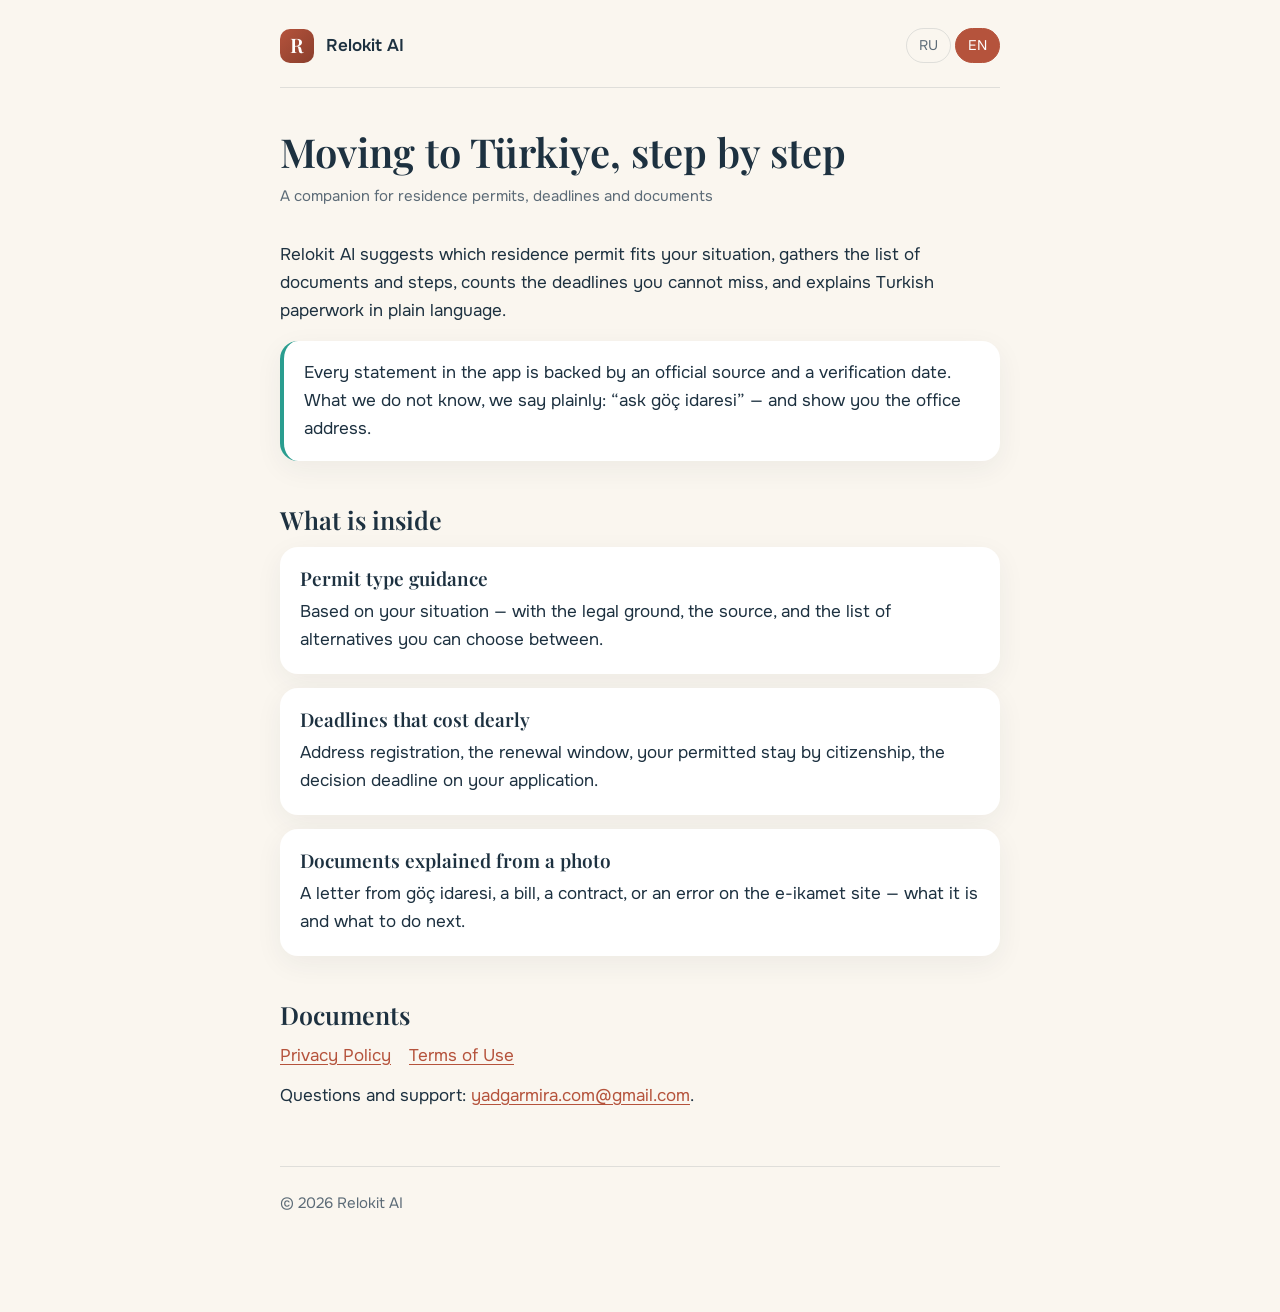
==== index.html @ 8d2ef933 "Правовые страницы Relokit AI: политика и условия" ====
<!doctype html>
<html lang="ru">
<head>
<meta charset="utf-8">
<meta name="viewport" content="width=device-width, initial-scale=1">
<title>Relokit AI — помощник по ВНЖ в Турции</title>
<meta name="description" content="Relokit AI: какой тип ВНЖ подходит, какие документы нужны, что нельзя просрочить. Помощник для релокантов в Турции.">
<link rel="preconnect" href="https://fonts.googleapis.com">
<link rel="preconnect" href="https://fonts.gstatic.com" crossorigin>
<link href="https://fonts.googleapis.com/css2?family=Onest:wght@400;500;600&family=Playfair+Display:wght@500;600&display=swap" rel="stylesheet">
<link rel="stylesheet" href="style.css">
</head>
<body>
<div class="wrap">

<header>
  <a class="brand" href="index.html"><span class="mark">R</span> Relokit AI</a>
  <div class="langs">
    <button type="button" data-lang="ru" aria-pressed="true">RU</button>
    <button type="button" data-lang="en" aria-pressed="false">EN</button>
  </div>
</header>

<main>

<section data-lang="ru" class="active">
  <h1>Переезд в Турцию — по порядку</h1>
  <p class="updated">Помощник по виду на жительство, срокам и документам</p>

  <p>Relokit AI подсказывает, какой тип ВНЖ подходит именно вам, собирает
  список документов и шагов, считает сроки, которые нельзя просрочить, и
  объясняет турецкие бумаги на понятном языке.</p>

  <div class="callout calm">
    <p>Каждое утверждение в приложении подкреплено официальным источником и
    датой сверки. Чего мы не знаем — так и говорим: «спросите в göç idaresi»,
    и показываем адрес управления.</p>
  </div>

  <h2>Что внутри</h2>
  <div class="card">
    <h3>Подбор типа ВНЖ</h3>
    <p>По вашей ситуации — с основанием, источником и списком оснований, между
    которыми можно выбирать.</p>
  </div>
  <div class="card">
    <h3>Сроки, которые дорого пропустить</h3>
    <p>Адресная регистрация, окно подачи на продление, срок пребывания по
    вашему гражданству, ответ по заявлению.</p>
  </div>
  <div class="card">
    <h3>Разбор бумаг по фото</h3>
    <p>Письмо из göç idaresi, счёт, договор или ошибка на сайте e-ikamet —
    что это и что делать дальше.</p>
  </div>

  <h2>Документы</h2>
  <div class="nav-links">
    <a href="privacy.html">Политика конфиденциальности</a>
    <a href="terms.html">Условия использования</a>
  </div>

  <p>Вопросы и поддержка:
  <a href="mailto:yadgarmira.com@gmail.com">yadgarmira.com@gmail.com</a>.</p>
</section>

<section data-lang="en">
  <h1>Moving to Türkiye, step by step</h1>
  <p class="updated">A companion for residence permits, deadlines and documents</p>

  <p>Relokit AI suggests which residence permit fits your situation, gathers the
  list of documents and steps, counts the deadlines you cannot miss, and
  explains Turkish paperwork in plain language.</p>

  <div class="callout calm">
    <p>Every statement in the app is backed by an official source and a
    verification date. What we do not know, we say plainly: “ask göç idaresi” —
    and show you the office address.</p>
  </div>

  <h2>What is inside</h2>
  <div class="card">
    <h3>Permit type guidance</h3>
    <p>Based on your situation — with the legal ground, the source, and the
    list of alternatives you can choose between.</p>
  </div>
  <div class="card">
    <h3>Deadlines that cost dearly</h3>
    <p>Address registration, the renewal window, your permitted stay by
    citizenship, the decision deadline on your application.</p>
  </div>
  <div class="card">
    <h3>Documents explained from a photo</h3>
    <p>A letter from göç idaresi, a bill, a contract, or an error on the
    e-ikamet site — what it is and what to do next.</p>
  </div>

  <h2>Documents</h2>
  <div class="nav-links">
    <a href="privacy.html">Privacy Policy</a>
    <a href="terms.html">Terms of Use</a>
  </div>

  <p>Questions and support:
  <a href="mailto:yadgarmira.com@gmail.com">yadgarmira.com@gmail.com</a>.</p>
</section>

</main>

<footer>
  <p>© 2026 Relokit AI</p>
</footer>

</div>
<script src="lang.js"></script>
</body>
</html>
---- style.css ----
/* Тот же язык, что в приложении: болюсный красный, песочный фон, антиква в
   заголовках и гротеск в тексте. Страницы юридические, поэтому вся работа
   дизайна здесь — про читаемость длинного текста, а не про украшения. */

:root {
  --bole: #b5533c;
  --bole-dark: #8a3e2c;
  --turquoise: #2a9d8f;
  --sand: #faf6ef;
  --surface: #ffffff;
  --ink: #1d3140;
  --ink-muted: #5c6b77;
  --line: rgba(29, 49, 64, 0.12);
  --radius: 18px;
}

@media (prefers-color-scheme: dark) {
  :root {
    --sand: #161719;
    --surface: #1e2023;
    --ink: #ece7e0;
    --ink-muted: #9aa3ab;
    --line: rgba(236, 231, 224, 0.14);
    --bole: #c9694f;
  }
}

* { box-sizing: border-box; }

html { -webkit-text-size-adjust: 100%; }

body {
  margin: 0;
  padding: 0 20px 80px;
  background: var(--sand);
  color: var(--ink);
  font-family: Onest, -apple-system, BlinkMacSystemFont, "Segoe UI", system-ui,
    sans-serif;
  font-size: 17px;
  line-height: 1.65;
  -webkit-font-smoothing: antialiased;
}

.wrap { max-width: 720px; margin: 0 auto; }

/* Шапка: марка слева, переключатель языка справа. */
header {
  display: flex;
  align-items: center;
  justify-content: space-between;
  gap: 16px;
  padding: 28px 0 24px;
  border-bottom: 1px solid var(--line);
  margin-bottom: 40px;
}

.brand {
  display: inline-flex;
  align-items: center;
  gap: 12px;
  color: inherit;
  text-decoration: none;
  font-weight: 600;
}

.mark {
  width: 34px;
  height: 34px;
  border-radius: 10px;
  background: linear-gradient(135deg, var(--bole), var(--bole-dark));
  color: #fff;
  display: grid;
  place-items: center;
  font-family: "Playfair Display", Georgia, serif;
  font-size: 20px;
  line-height: 1;
  padding-bottom: 2px;
}

.langs { display: flex; gap: 4px; }

.langs button {
  border: 1px solid var(--line);
  background: transparent;
  color: var(--ink-muted);
  font: inherit;
  font-size: 14px;
  padding: 5px 12px;
  border-radius: 20px;
  cursor: pointer;
}

.langs button[aria-pressed="true"] {
  background: var(--bole);
  border-color: var(--bole);
  color: #fff;
}

h1, h2, h3 {
  font-family: "Playfair Display", Georgia, serif;
  font-weight: 600;
  line-height: 1.2;
  color: var(--ink);
}

h1 { font-size: clamp(30px, 6vw, 40px); margin: 0 0 8px; }
h2 { font-size: clamp(21px, 4vw, 25px); margin: 44px 0 12px; }
h3 { font-size: 19px; margin: 28px 0 8px; }

.updated {
  color: var(--ink-muted);
  font-size: 15px;
  margin: 0 0 32px;
}

p { margin: 0 0 16px; }

a { color: var(--bole); text-underline-offset: 3px; }

ul { margin: 0 0 16px; padding-left: 22px; }
li { margin-bottom: 8px; }

strong { font-weight: 600; }

/* Врезка для того, что человек должен унести с собой, даже не дочитав. */
.callout {
  background: var(--surface);
  border-left: 4px solid var(--bole);
  border-radius: var(--radius);
  padding: 18px 20px;
  margin: 0 0 28px;
  box-shadow: 0 8px 28px rgba(29, 49, 64, 0.06);
}

.callout.calm { border-left-color: var(--turquoise); }

.callout p:last-child { margin-bottom: 0; }

.card {
  background: var(--surface);
  border-radius: var(--radius);
  padding: 20px;
  margin: 0 0 14px;
  box-shadow: 0 8px 28px rgba(29, 49, 64, 0.06);
}

.card h3 { margin-top: 0; }

.card p:last-child, .card ul:last-child { margin-bottom: 0; }

table {
  width: 100%;
  border-collapse: collapse;
  margin: 0 0 20px;
  font-size: 16px;
}

th, td {
  text-align: left;
  padding: 12px 10px;
  border-bottom: 1px solid var(--line);
  vertical-align: top;
}

th { color: var(--ink-muted); font-weight: 600; font-size: 14px; }

.scroll { overflow-x: auto; }

footer {
  margin-top: 56px;
  padding-top: 24px;
  border-top: 1px solid var(--line);
  color: var(--ink-muted);
  font-size: 15px;
}

footer a { color: var(--ink-muted); }

.nav-links { display: flex; flex-wrap: wrap; gap: 18px; margin-bottom: 12px; }

/* Второй язык прячется целиком: параллельные колонки на телефоне читать
   невозможно, а переключатель понятен без объяснений.

   Селектор именно `section[data-lang]`, а не `[data-lang]`: тот же атрибут
   висит на кнопках переключателя, и общее правило прятало кнопку неактивного
   языка — то есть переключиться было нечем. */
section[data-lang] { display: none; }
section[data-lang].active { display: block; }
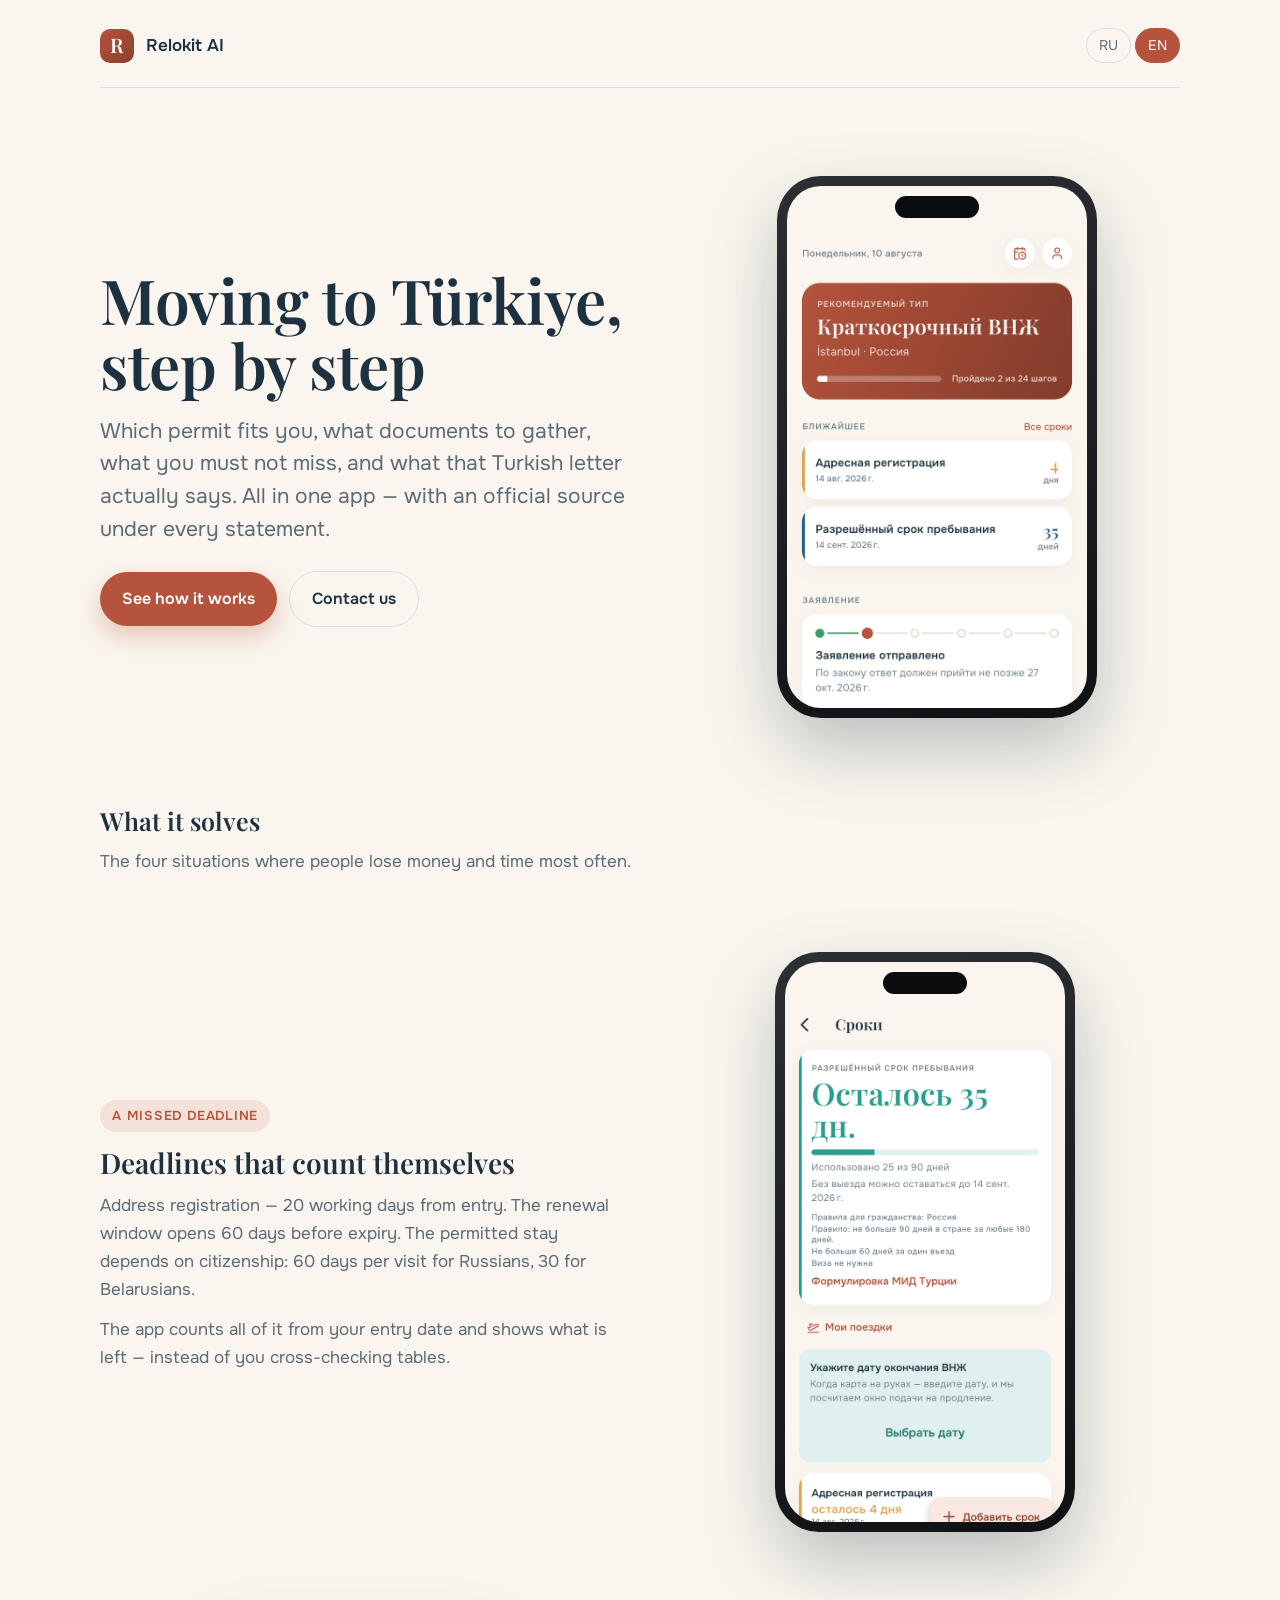
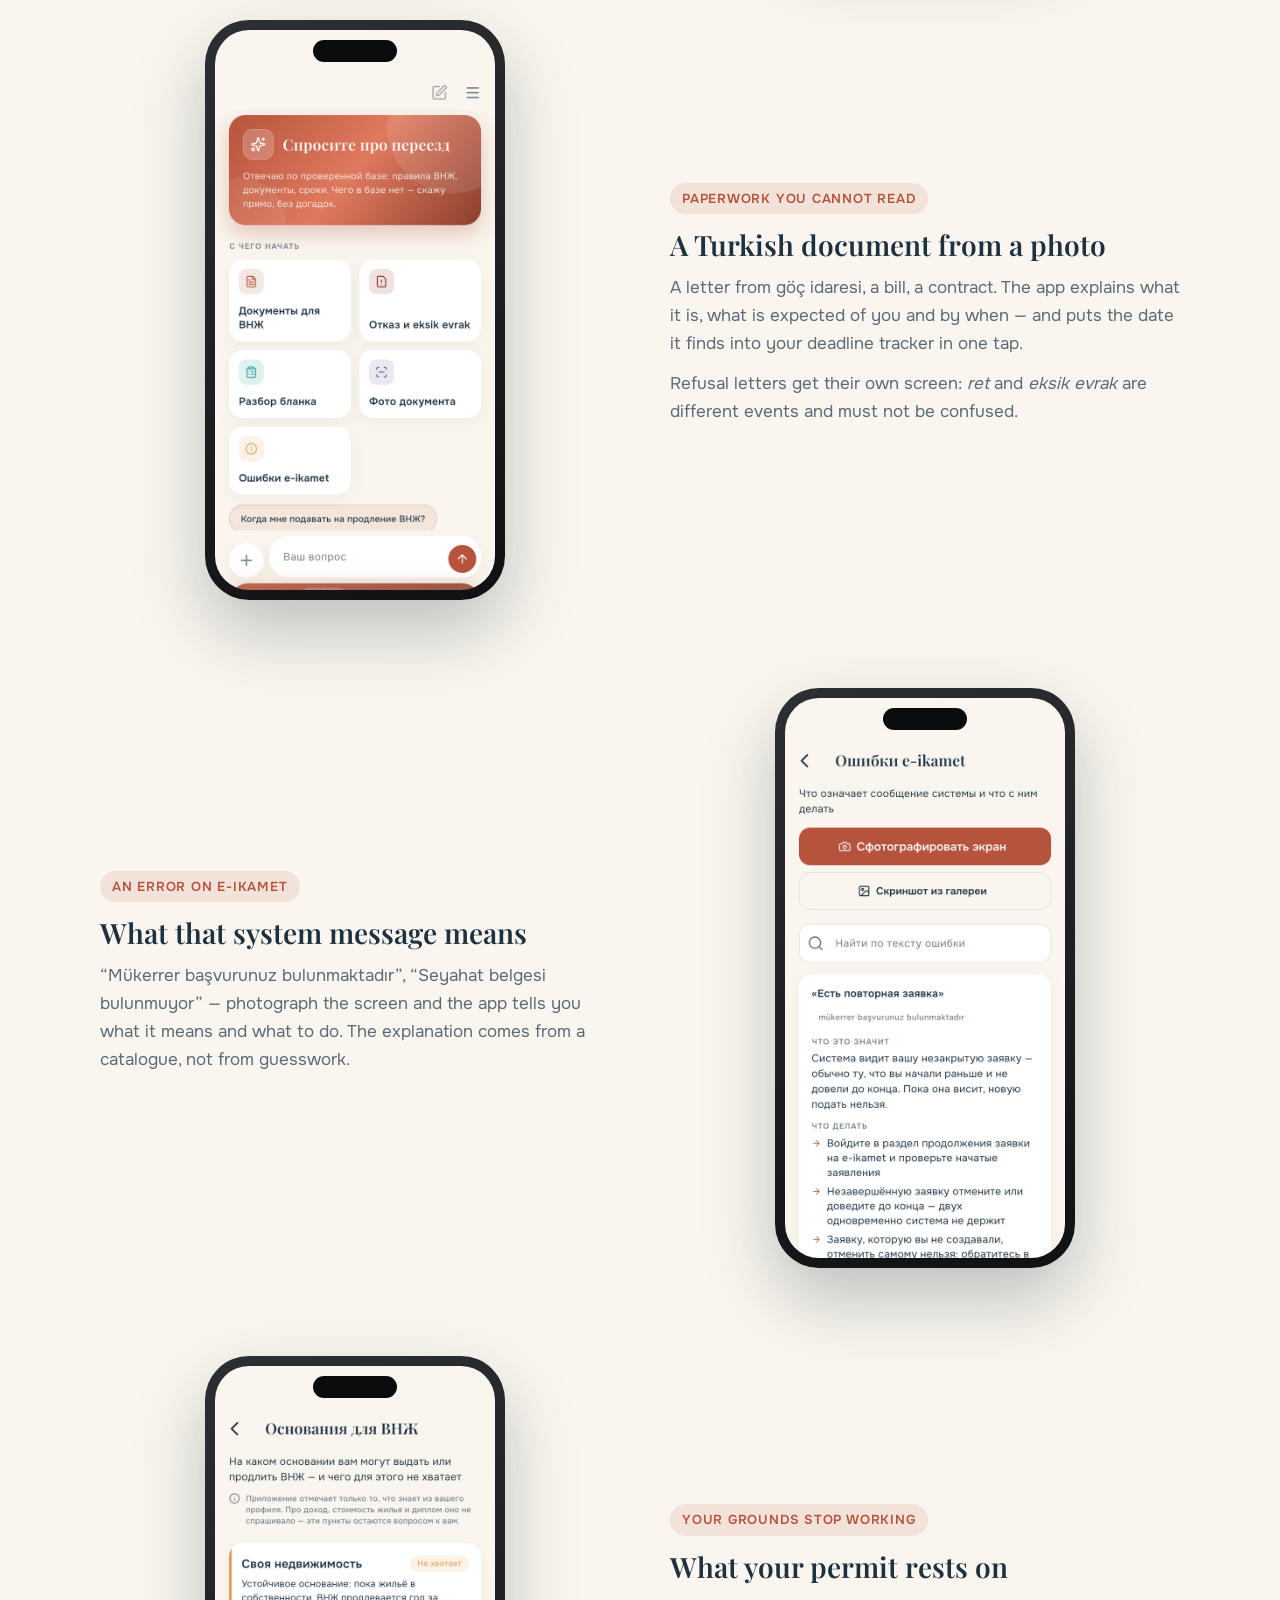
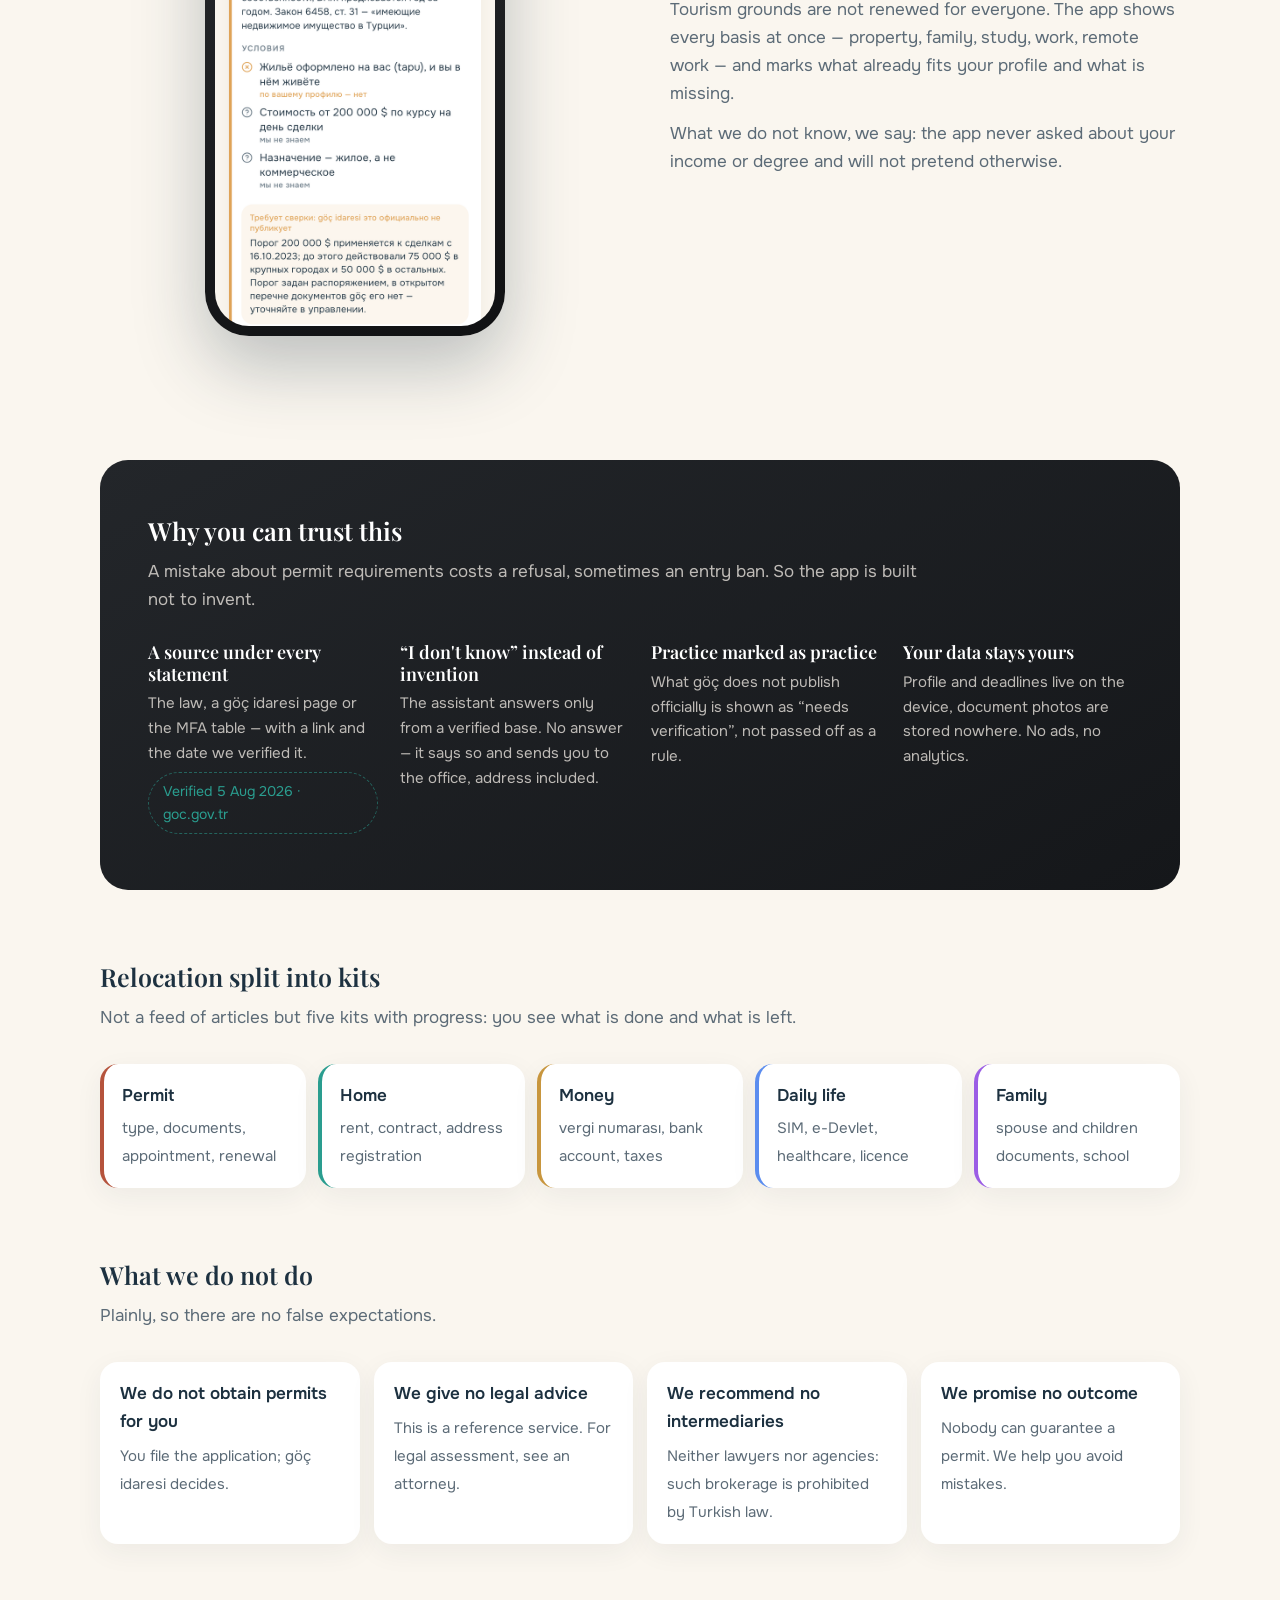
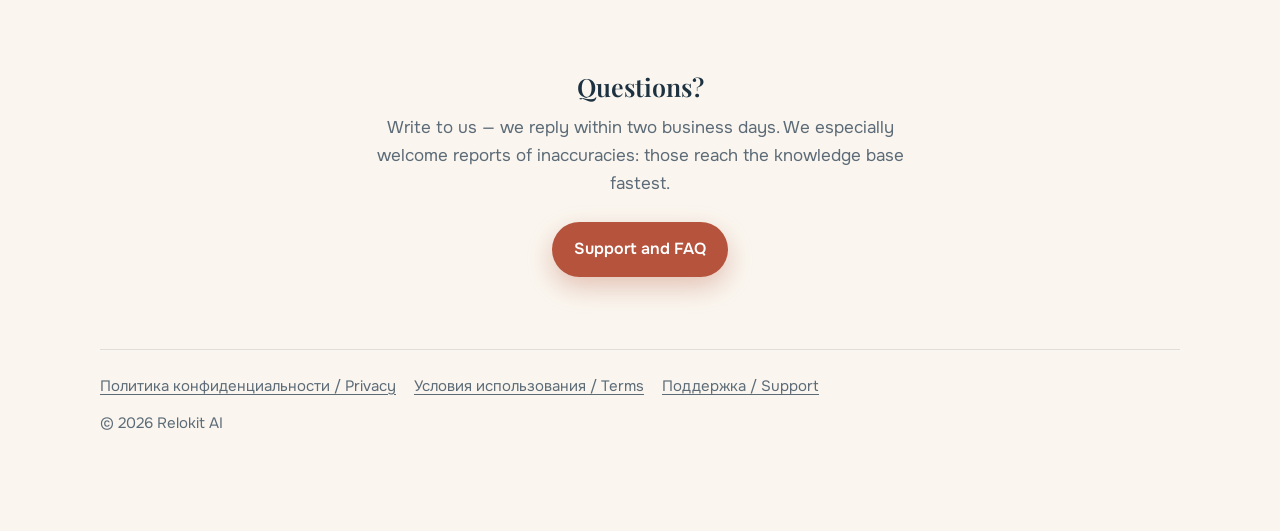
==== commit 0c664bd2: "Лендинг: герой, реальные экраны, блок доверия и честности" ====
--- a/index.html
+++ b/index.html
@@ -3,15 +3,24 @@
 <head>
 <meta charset="utf-8">
 <meta name="viewport" content="width=device-width, initial-scale=1">
-<title>Relokit AI — помощник по ВНЖ в Турции</title>
-<meta name="description" content="Relokit AI: какой тип ВНЖ подходит, какие документы нужны, что нельзя просрочить. Помощник для релокантов в Турции.">
+<title>Relokit AI — ВНЖ в Турции: шаги, сроки, документы</title>
+<meta name="description" content="Relokit AI подсказывает, какой ВНЖ подходит, считает сроки, которые нельзя просрочить, и объясняет турецкие бумаги по фотографии.">
+<meta name="theme-color" content="#b5533c">
+<meta property="og:type" content="website">
+<meta property="og:title" content="Relokit AI — ВНЖ в Турции: шаги, сроки, документы">
+<meta property="og:description" content="Какой ВНЖ подходит, что нельзя просрочить и что написано в турецкой бумаге.">
+<meta property="og:image" content="https://mirolimdeveloper.github.io/relokit-ai/og-cover.png">
+<meta name="twitter:card" content="summary_large_image">
+<link rel="icon" href="favicon-32.png" sizes="32x32">
+<link rel="apple-touch-icon" href="apple-touch-icon.png">
 <link rel="preconnect" href="https://fonts.googleapis.com">
 <link rel="preconnect" href="https://fonts.gstatic.com" crossorigin>
 <link href="https://fonts.googleapis.com/css2?family=Onest:wght@400;500;600&family=Playfair+Display:wght@500;600&display=swap" rel="stylesheet">
 <link rel="stylesheet" href="style.css">
+<link rel="stylesheet" href="landing.css">
 </head>
 <body>
-<div class="wrap">
+<div class="wrap landing">
 
 <header>
   <a class="brand" href="index.html"><span class="mark">R</span> Relokit AI</a>
@@ -23,95 +32,328 @@
 
 <main>
 
+<!-- ------------------------------- РУССКИЙ ------------------------------- -->
 <section data-lang="ru" class="active">
-  <h1>Переезд в Турцию — по порядку</h1>
-  <p class="updated">Помощник по виду на жительство, срокам и документам</p>
-
-  <p>Relokit AI подсказывает, какой тип ВНЖ подходит именно вам, собирает
-  список документов и шагов, считает сроки, которые нельзя просрочить, и
-  объясняет турецкие бумаги на понятном языке.</p>
-
-  <div class="callout calm">
-    <p>Каждое утверждение в приложении подкреплено официальным источником и
-    датой сверки. Чего мы не знаем — так и говорим: «спросите в göç idaresi»,
-    и показываем адрес управления.</p>
-  </div>
-
-  <h2>Что внутри</h2>
-  <div class="card">
-    <h3>Подбор типа ВНЖ</h3>
-    <p>По вашей ситуации — с основанием, источником и списком оснований, между
-    которыми можно выбирать.</p>
-  </div>
-  <div class="card">
-    <h3>Сроки, которые дорого пропустить</h3>
-    <p>Адресная регистрация, окно подачи на продление, срок пребывания по
-    вашему гражданству, ответ по заявлению.</p>
-  </div>
-  <div class="card">
-    <h3>Разбор бумаг по фото</h3>
-    <p>Письмо из göç idaresi, счёт, договор или ошибка на сайте e-ikamet —
-    что это и что делать дальше.</p>
-  </div>
-
-  <h2>Документы</h2>
+
+  <div class="hero">
+    <div>
+      <h1>Переезд в Турцию — по порядку</h1>
+      <p class="lead">Какой ВНЖ вам подходит, какие документы собрать, что нельзя
+      просрочить и что написано в турецкой бумаге. Всё в одном приложении — и
+      со ссылкой на официальный источник под каждым утверждением.</p>
+      <div class="hero-actions">
+        <a class="btn btn-primary" href="#screens">Посмотреть, как устроено</a>
+        <a class="btn btn-ghost" href="support.html">Написать нам</a>
+      </div>
+    </div>
+    <div class="phone phone-lg">
+      <img src="screens/01-today.png" width="640" height="1391"
+           alt="Главный экран: тип ВНЖ, ближайшие сроки и этап заявления">
+    </div>
+  </div>
+
+  <div class="section" id="screens">
+    <div class="section-head reveal">
+      <h2>Что оно решает</h2>
+      <p>Четыре ситуации, в которых люди теряют деньги и время чаще всего.</p>
+    </div>
+
+    <div class="feature reveal">
+      <div class="feature-text">
+        <span class="pain">Пропущенный срок</span>
+        <h3>Сроки, которые считаются сами</h3>
+        <p>Адресная регистрация — 20 рабочих дней с въезда. Окно подачи на
+        продление открывается за 60 дней. Разрешённый срок пребывания зависит
+        от гражданства: у россиянина 60 дней за поездку, у белоруса 30.</p>
+        <p>Приложение считает это от вашей даты въезда и показывает, сколько
+        осталось, — вместо того чтобы вы сверялись с таблицами.</p>
+      </div>
+      <div class="phone">
+        <img src="screens/02-deadlines.png" width="640" height="1391" loading="lazy"
+             alt="Экран сроков: счётчик разрешённого пребывания и список дедлайнов">
+      </div>
+    </div>
+
+    <div class="feature reverse reveal">
+      <div class="feature-text">
+        <span class="pain">Непонятная бумага</span>
+        <h3>Турецкий документ — по фотографии</h3>
+        <p>Письмо из göç idaresi, счёт, договор. Приложение объясняет, что это,
+        что от вас хотят и к какому числу, а найденную дату кладёт в трекер
+        сроков одной кнопкой.</p>
+        <p>Отдельно разбирается письмо об отказе: <em>ret</em> и
+        <em>eksik evrak</em> — разные события, и путать их нельзя.</p>
+      </div>
+      <div class="phone">
+        <img src="screens/04-assistant.png" width="640" height="1391" loading="lazy"
+             alt="Экран ассистента с плитками: документы, отказ, разбор бланка, сканер">
+      </div>
+    </div>
+
+    <div class="feature reveal">
+      <div class="feature-text">
+        <span class="pain">Ошибка на сайте e-ikamet</span>
+        <h3>Что значит турецкое сообщение системы</h3>
+        <p>«Mükerrer başvurunuz bulunmaktadır», «Seyahat belgesi bulunmuyor» —
+        сфотографируйте экран, и приложение скажет, что это значит и что
+        делать. Разбор берётся из справочника, а не сочиняется на ходу.</p>
+      </div>
+      <div class="phone">
+        <img src="screens/05-errors.png" width="640" height="1391" loading="lazy"
+             alt="Расшифровщик ошибок e-ikamet: значение сообщения и что делать">
+      </div>
+    </div>
+
+    <div class="feature reverse reveal">
+      <div class="feature-text">
+        <span class="pain">Основание не работает</span>
+        <h3>На чём держится ваш ВНЖ</h3>
+        <p>Туристическое основание продлевают не всем. Приложение показывает
+        все основания сразу — недвижимость, семья, учёба, работа, удалённая
+        работа — и отмечает, что по вашему профилю уже сходится, а чего не
+        хватает.</p>
+        <p>Чего мы не знаем — так и пишем: про доход и диплом приложение не
+        спрашивало и делать вид, что знает, не будет.</p>
+      </div>
+      <div class="phone">
+        <img src="screens/06-bases.png" width="640" height="1391" loading="lazy"
+             alt="Экран оснований: условия каждого основания с отметками">
+      </div>
+    </div>
+  </div>
+
+  <div class="trust reveal">
+    <h2>Почему этому можно верить</h2>
+    <p>Ошибка в требованиях к ВНЖ стоит человеку отказа, а иногда и запрета на
+    въезд. Поэтому приложение устроено так, чтобы не выдумывать.</p>
+    <div class="trust-grid">
+      <div>
+        <h3>Источник под каждым утверждением</h3>
+        <p>Закон, страница göç idaresi или таблица МИД — со ссылкой и датой,
+        когда мы её сверяли.</p>
+        <div class="source-badge">Проверено 5 авг. 2026 · goc.gov.tr</div>
+      </div>
+      <div>
+        <h3>«Не знаю» вместо выдумки</h3>
+        <p>Ассистент отвечает только по проверенной базе. Нет ответа — так и
+        говорит и отправляет в управление, показав его адрес.</p>
+      </div>
+      <div>
+        <h3>Практика помечена как практика</h3>
+        <p>То, что göç официально не публикует, показано с пометкой «требует
+        сверки», а не выдано за правило.</p>
+      </div>
+      <div>
+        <h3>Данные остаются у вас</h3>
+        <p>Профиль и сроки живут на устройстве, фотографии документов не
+        сохраняются нигде. Ни рекламы, ни аналитики.</p>
+      </div>
+    </div>
+  </div>
+
+  <div class="section reveal">
+    <div class="section-head">
+      <h2>Переезд разложен на наборы</h2>
+      <p>Не лента статей, а пять наборов с прогрессом: видно, что сделано и что
+      осталось.</p>
+    </div>
+    <div class="kits">
+      <div class="kit" style="--kit:#b5533c"><strong>ВНЖ</strong><span>тип, документы, приём, продление</span></div>
+      <div class="kit" style="--kit:#2a9d8f"><strong>Жильё</strong><span>аренда, договор, адресная регистрация</span></div>
+      <div class="kit" style="--kit:#c8963e"><strong>Деньги</strong><span>vergi numarası, счёт, налоги</span></div>
+      <div class="kit" style="--kit:#5b8def"><strong>Быт</strong><span>симка, e-Devlet, медицина, права</span></div>
+      <div class="kit" style="--kit:#9b5de5"><strong>Семья</strong><span>документы супруга и детей, школа</span></div>
+    </div>
+  </div>
+
+  <div class="section reveal">
+    <div class="section-head">
+      <h2>Чего мы не делаем</h2>
+      <p>Честно, чтобы не было лишних ожиданий.</p>
+    </div>
+    <div class="honest">
+      <div><strong>Не оформляем ВНЖ за вас</strong><span>Заявление подаёте вы, решение принимает göç idaresi.</span></div>
+      <div><strong>Не даём юридических консультаций</strong><span>Это справочный сервис. За правовой оценкой — к адвокату.</span></div>
+      <div><strong>Не подбираем посредников</strong><span>Ни юристов, ни агентств: в Турции такое посредничество запрещено законом.</span></div>
+      <div><strong>Не обещаем результат</strong><span>Никто не может гарантировать выдачу разрешения. Мы помогаем не ошибиться.</span></div>
+    </div>
+  </div>
+
+  <div class="closing reveal">
+    <h2>Вопросы?</h2>
+    <p>Напишите — отвечаем в течение двух рабочих дней. Особенно ждём письма
+    о неточностях: они попадают в базу быстрее всего.</p>
+    <a class="btn btn-primary" href="support.html">Поддержка и частые вопросы</a>
+  </div>
+</section>
+
+<!-- ------------------------------- ENGLISH ------------------------------- -->
+<section data-lang="en">
+
+  <div class="hero">
+    <div>
+      <h1>Moving to Türkiye, step by step</h1>
+      <p class="lead">Which permit fits you, what documents to gather, what you
+      must not miss, and what that Turkish letter actually says. All in one
+      app — with an official source under every statement.</p>
+      <div class="hero-actions">
+        <a class="btn btn-primary" href="#screens-en">See how it works</a>
+        <a class="btn btn-ghost" href="support.html">Contact us</a>
+      </div>
+    </div>
+    <div class="phone phone-lg">
+      <img src="screens/01-today.png" width="640" height="1391"
+           alt="Home screen: permit type, upcoming deadlines and application stage">
+    </div>
+  </div>
+
+  <div class="section" id="screens-en">
+    <div class="section-head reveal">
+      <h2>What it solves</h2>
+      <p>The four situations where people lose money and time most often.</p>
+    </div>
+
+    <div class="feature reveal">
+      <div class="feature-text">
+        <span class="pain">A missed deadline</span>
+        <h3>Deadlines that count themselves</h3>
+        <p>Address registration — 20 working days from entry. The renewal window
+        opens 60 days before expiry. The permitted stay depends on citizenship:
+        60 days per visit for Russians, 30 for Belarusians.</p>
+        <p>The app counts all of it from your entry date and shows what is
+        left — instead of you cross-checking tables.</p>
+      </div>
+      <div class="phone">
+        <img src="screens/02-deadlines.png" width="640" height="1391" loading="lazy"
+             alt="Deadlines screen: permitted stay counter and the list of deadlines">
+      </div>
+    </div>
+
+    <div class="feature reverse reveal">
+      <div class="feature-text">
+        <span class="pain">Paperwork you cannot read</span>
+        <h3>A Turkish document from a photo</h3>
+        <p>A letter from göç idaresi, a bill, a contract. The app explains what
+        it is, what is expected of you and by when — and puts the date it finds
+        into your deadline tracker in one tap.</p>
+        <p>Refusal letters get their own screen: <em>ret</em> and
+        <em>eksik evrak</em> are different events and must not be confused.</p>
+      </div>
+      <div class="phone">
+        <img src="screens/04-assistant.png" width="640" height="1391" loading="lazy"
+             alt="Assistant screen with tiles: documents, refusal, form guide, scanner">
+      </div>
+    </div>
+
+    <div class="feature reveal">
+      <div class="feature-text">
+        <span class="pain">An error on e-ikamet</span>
+        <h3>What that system message means</h3>
+        <p>“Mükerrer başvurunuz bulunmaktadır”, “Seyahat belgesi bulunmuyor” —
+        photograph the screen and the app tells you what it means and what to
+        do. The explanation comes from a catalogue, not from guesswork.</p>
+      </div>
+      <div class="phone">
+        <img src="screens/05-errors.png" width="640" height="1391" loading="lazy"
+             alt="e-ikamet error decoder: what the message means and what to do">
+      </div>
+    </div>
+
+    <div class="feature reverse reveal">
+      <div class="feature-text">
+        <span class="pain">Your grounds stop working</span>
+        <h3>What your permit rests on</h3>
+        <p>Tourism grounds are not renewed for everyone. The app shows every
+        basis at once — property, family, study, work, remote work — and marks
+        what already fits your profile and what is missing.</p>
+        <p>What we do not know, we say: the app never asked about your income
+        or degree and will not pretend otherwise.</p>
+      </div>
+      <div class="phone">
+        <img src="screens/06-bases.png" width="640" height="1391" loading="lazy"
+             alt="Grounds screen: conditions of each basis with marks">
+      </div>
+    </div>
+  </div>
+
+  <div class="trust reveal">
+    <h2>Why you can trust this</h2>
+    <p>A mistake about permit requirements costs a refusal, sometimes an entry
+    ban. So the app is built not to invent.</p>
+    <div class="trust-grid">
+      <div>
+        <h3>A source under every statement</h3>
+        <p>The law, a göç idaresi page or the MFA table — with a link and the
+        date we verified it.</p>
+        <div class="source-badge">Verified 5 Aug 2026 · goc.gov.tr</div>
+      </div>
+      <div>
+        <h3>“I don't know” instead of invention</h3>
+        <p>The assistant answers only from a verified base. No answer — it says
+        so and sends you to the office, address included.</p>
+      </div>
+      <div>
+        <h3>Practice marked as practice</h3>
+        <p>What göç does not publish officially is shown as “needs
+        verification”, not passed off as a rule.</p>
+      </div>
+      <div>
+        <h3>Your data stays yours</h3>
+        <p>Profile and deadlines live on the device, document photos are stored
+        nowhere. No ads, no analytics.</p>
+      </div>
+    </div>
+  </div>
+
+  <div class="section reveal">
+    <div class="section-head">
+      <h2>Relocation split into kits</h2>
+      <p>Not a feed of articles but five kits with progress: you see what is
+      done and what is left.</p>
+    </div>
+    <div class="kits">
+      <div class="kit" style="--kit:#b5533c"><strong>Permit</strong><span>type, documents, appointment, renewal</span></div>
+      <div class="kit" style="--kit:#2a9d8f"><strong>Home</strong><span>rent, contract, address registration</span></div>
+      <div class="kit" style="--kit:#c8963e"><strong>Money</strong><span>vergi numarası, bank account, taxes</span></div>
+      <div class="kit" style="--kit:#5b8def"><strong>Daily life</strong><span>SIM, e-Devlet, healthcare, licence</span></div>
+      <div class="kit" style="--kit:#9b5de5"><strong>Family</strong><span>spouse and children documents, school</span></div>
+    </div>
+  </div>
+
+  <div class="section reveal">
+    <div class="section-head">
+      <h2>What we do not do</h2>
+      <p>Plainly, so there are no false expectations.</p>
+    </div>
+    <div class="honest">
+      <div><strong>We do not obtain permits for you</strong><span>You file the application; göç idaresi decides.</span></div>
+      <div><strong>We give no legal advice</strong><span>This is a reference service. For legal assessment, see an attorney.</span></div>
+      <div><strong>We recommend no intermediaries</strong><span>Neither lawyers nor agencies: such brokerage is prohibited by Turkish law.</span></div>
+      <div><strong>We promise no outcome</strong><span>Nobody can guarantee a permit. We help you avoid mistakes.</span></div>
+    </div>
+  </div>
+
+  <div class="closing reveal">
+    <h2>Questions?</h2>
+    <p>Write to us — we reply within two business days. We especially welcome
+    reports of inaccuracies: those reach the knowledge base fastest.</p>
+    <a class="btn btn-primary" href="support.html">Support and FAQ</a>
+  </div>
+</section>
+
+</main>
+
+<footer>
   <div class="nav-links">
-    <a href="privacy.html">Политика конфиденциальности</a>
-    <a href="terms.html">Условия использования</a>
-  </div>
-
-  <p>Вопросы и поддержка:
-  <a href="mailto:yadgarmira.com@gmail.com">yadgarmira.com@gmail.com</a>.</p>
-</section>
-
-<section data-lang="en">
-  <h1>Moving to Türkiye, step by step</h1>
-  <p class="updated">A companion for residence permits, deadlines and documents</p>
-
-  <p>Relokit AI suggests which residence permit fits your situation, gathers the
-  list of documents and steps, counts the deadlines you cannot miss, and
-  explains Turkish paperwork in plain language.</p>
-
-  <div class="callout calm">
-    <p>Every statement in the app is backed by an official source and a
-    verification date. What we do not know, we say plainly: “ask göç idaresi” —
-    and show you the office address.</p>
-  </div>
-
-  <h2>What is inside</h2>
-  <div class="card">
-    <h3>Permit type guidance</h3>
-    <p>Based on your situation — with the legal ground, the source, and the
-    list of alternatives you can choose between.</p>
-  </div>
-  <div class="card">
-    <h3>Deadlines that cost dearly</h3>
-    <p>Address registration, the renewal window, your permitted stay by
-    citizenship, the decision deadline on your application.</p>
-  </div>
-  <div class="card">
-    <h3>Documents explained from a photo</h3>
-    <p>A letter from göç idaresi, a bill, a contract, or an error on the
-    e-ikamet site — what it is and what to do next.</p>
-  </div>
-
-  <h2>Documents</h2>
-  <div class="nav-links">
-    <a href="privacy.html">Privacy Policy</a>
-    <a href="terms.html">Terms of Use</a>
-  </div>
-
-  <p>Questions and support:
-  <a href="mailto:yadgarmira.com@gmail.com">yadgarmira.com@gmail.com</a>.</p>
-</section>
-
-</main>
-
-<footer>
+    <a href="privacy.html">Политика конфиденциальности / Privacy</a>
+    <a href="terms.html">Условия использования / Terms</a>
+    <a href="support.html">Поддержка / Support</a>
+  </div>
   <p>© 2026 Relokit AI</p>
 </footer>
 
 </div>
 <script src="lang.js"></script>
+<script src="reveal.js"></script>
 </body>
 </html>
--- a/style.css
+++ b/style.css
@@ -113,6 +113,18 @@
   margin: 0 0 32px;
 }
 
+/* На документах дата обновления — то, что ищут первым: выделяем её чипом,
+   но приглушённым, чтобы она не спорила с заголовком. */
+main > section > .updated:first-of-type {
+  display: inline-block;
+  background: color-mix(in srgb, var(--ink) 6%, transparent);
+  border-radius: 999px;
+  padding: 5px 14px;
+  font-size: 14px;
+}
+
+.landing main > section > .updated:first-of-type { background: none; padding: 0; }
+
 p { margin: 0 0 16px; }
 
 a { color: var(--bole); text-underline-offset: 3px; }
--- a/landing.css
+++ b/landing.css
@@ -0,0 +1,246 @@
+/* Стили лендинга — поверх общего style.css.
+   Задача этих экранов: показать продукт, а не пересказать его текстом.
+   Поэтому здесь широкие полосы-секции, живые скриншоты в рамке телефона и
+   ровно один акцентный цвет — тот же болюсный красный, что в приложении. */
+
+.landing { max-width: 1080px; }
+
+/* --- герой ------------------------------------------------------------- */
+
+.hero {
+  display: grid;
+  grid-template-columns: 1fr;
+  gap: 40px;
+  align-items: center;
+  padding: 28px 0 8px;
+}
+
+@media (min-width: 900px) {
+  .hero { grid-template-columns: 1.05fr 0.95fr; gap: 56px; padding: 48px 0 24px; }
+}
+
+.hero h1 {
+  font-size: clamp(36px, 7vw, 62px);
+  line-height: 1.05;
+  letter-spacing: -0.5px;
+  margin: 0 0 18px;
+}
+
+.hero .lead {
+  font-size: clamp(18px, 2.4vw, 21px);
+  line-height: 1.55;
+  color: var(--ink-muted);
+  margin: 0 0 26px;
+  max-width: 34em;
+}
+
+.hero-actions { display: flex; flex-wrap: wrap; gap: 12px; align-items: center; }
+
+.btn {
+  display: inline-flex;
+  align-items: center;
+  gap: 9px;
+  padding: 14px 22px;
+  border-radius: 999px;
+  font-weight: 600;
+  font-size: 16px;
+  text-decoration: none;
+  transition: transform 0.15s ease, box-shadow 0.15s ease, background 0.15s ease;
+}
+
+.btn-primary {
+  background: var(--bole);
+  color: #fff;
+  box-shadow: 0 10px 26px rgba(181, 83, 60, 0.32);
+}
+
+.btn-primary:hover { transform: translateY(-1px); background: var(--bole-dark); }
+
+.btn-ghost { border: 1px solid var(--line); color: var(--ink); }
+.btn-ghost:hover { border-color: var(--bole); color: var(--bole); }
+
+/* Клавиатурный фокус виден всегда: юридические страницы читают и с клавиатуры. */
+a:focus-visible, button:focus-visible {
+  outline: 3px solid var(--turquoise);
+  outline-offset: 3px;
+  border-radius: 6px;
+}
+
+/* --- рамка телефона ---------------------------------------------------- */
+
+.phone {
+  position: relative;
+  width: min(300px, 78vw);
+  margin: 0 auto;
+  border-radius: 44px;
+  padding: 10px;
+  background: linear-gradient(160deg, #2c2f33, #101113);
+  box-shadow: 0 30px 70px rgba(29, 49, 64, 0.28);
+}
+
+/* Скриншот показывается верхней частью: целиком экран телефона в макет не
+   помещается, а низ у всех экранов — нижняя навигация, ради которой высоту
+   отдавать незачем. */
+.phone img {
+  display: block;
+  width: 100%;
+  height: var(--shot-h, 560px);
+  object-fit: cover;
+  object-position: top;
+  border-radius: 34px;
+}
+
+/* Островок камеры: без него «телефон» читается как просто рамка. */
+.phone::after {
+  content: "";
+  position: absolute;
+  top: 20px;
+  left: 50%;
+  transform: translateX(-50%);
+  width: 84px;
+  height: 22px;
+  border-radius: 999px;
+  background: #0b0c0d;
+}
+
+.phone-lg { width: min(320px, 78vw); }
+
+/* В герое кадр подстраивается под высоту окна: заголовок и кнопки обязаны
+   попадать на первый экран вместе с телефоном. */
+.hero .phone { --shot-h: min(58vh, 560px); }
+
+/* --- секции ------------------------------------------------------------ */
+
+.section { padding: 64px 0 8px; }
+
+.section-head { max-width: 46em; margin-bottom: 32px; }
+.section-head h2 { margin-top: 0; }
+.section-head p { color: var(--ink-muted); margin-bottom: 0; }
+
+.feature {
+  display: grid;
+  grid-template-columns: 1fr;
+  gap: 28px;
+  align-items: center;
+  padding: 26px 0;
+}
+
+@media (min-width: 860px) {
+  .feature { grid-template-columns: 1fr 1fr; gap: 60px; padding: 44px 0; }
+  .feature.reverse .feature-text { order: 2; }
+}
+
+.feature-text h3 {
+  font-size: clamp(22px, 3vw, 28px);
+  margin: 0 0 12px;
+}
+
+.feature-text p { color: var(--ink-muted); margin-bottom: 12px; }
+
+.pain {
+  display: inline-block;
+  font-size: 13px;
+  font-weight: 600;
+  letter-spacing: 0.06em;
+  text-transform: uppercase;
+  color: var(--bole);
+  background: color-mix(in srgb, var(--bole) 12%, transparent);
+  padding: 5px 12px;
+  border-radius: 999px;
+  margin-bottom: 14px;
+}
+
+/* --- наборы ------------------------------------------------------------ */
+
+.kits {
+  display: grid;
+  grid-template-columns: repeat(auto-fit, minmax(150px, 1fr));
+  gap: 12px;
+}
+
+.kit {
+  background: var(--surface);
+  border-radius: var(--radius);
+  padding: 18px;
+  box-shadow: 0 8px 28px rgba(29, 49, 64, 0.06);
+  border-left: 4px solid var(--kit, var(--bole));
+}
+
+.kit strong { display: block; margin-bottom: 4px; }
+.kit span { color: var(--ink-muted); font-size: 15px; }
+
+/* --- тёмная полоса доверия --------------------------------------------- */
+
+.trust {
+  margin: 72px 0 8px;
+  padding: 44px 28px;
+  border-radius: 28px;
+  background: linear-gradient(150deg, #23262a, #15171a);
+  color: #ece7e0;
+}
+
+@media (min-width: 860px) { .trust { padding: 56px 48px; } }
+
+.trust h2 { color: #fff; margin-top: 0; }
+.trust p { color: rgba(236, 231, 224, 0.78); max-width: 46em; }
+
+.trust-grid {
+  display: grid;
+  grid-template-columns: repeat(auto-fit, minmax(220px, 1fr));
+  gap: 22px;
+  margin-top: 28px;
+}
+
+.trust-grid h3 { color: #fff; font-size: 18px; margin: 0 0 6px; }
+.trust-grid p { margin: 0; font-size: 15px; }
+
+/* Бейдж источника — тот же приём, что в приложении под каждым утверждением. */
+.source-badge {
+  display: inline-flex;
+  align-items: center;
+  gap: 8px;
+  font-size: 14px;
+  color: var(--turquoise);
+  border: 1px dashed color-mix(in srgb, var(--turquoise) 55%, transparent);
+  border-radius: 999px;
+  padding: 7px 14px;
+  margin-top: 6px;
+}
+
+/* --- «чего мы не делаем» ------------------------------------------------ */
+
+.honest {
+  display: grid;
+  grid-template-columns: repeat(auto-fit, minmax(230px, 1fr));
+  gap: 14px;
+}
+
+.honest div {
+  background: var(--surface);
+  border-radius: var(--radius);
+  padding: 18px 20px;
+  box-shadow: 0 8px 28px rgba(29, 49, 64, 0.06);
+}
+
+.honest strong { display: block; margin-bottom: 6px; }
+.honest span { color: var(--ink-muted); font-size: 15px; }
+
+/* --- финальный блок ----------------------------------------------------- */
+
+.closing {
+  text-align: center;
+  padding: 76px 0 16px;
+}
+
+.closing h2 { margin-bottom: 12px; }
+.closing p { color: var(--ink-muted); max-width: 34em; margin: 0 auto 24px; }
+
+/* Появление секций при скролле — выключается системной настройкой. */
+@media (prefers-reduced-motion: no-preference) {
+  .reveal {
+    opacity: 0;
+    transform: translateY(14px);
+    transition: opacity 0.6s ease, transform 0.6s ease;
+  }
+  .reveal.shown { opacity: 1; transform: none; }
+}
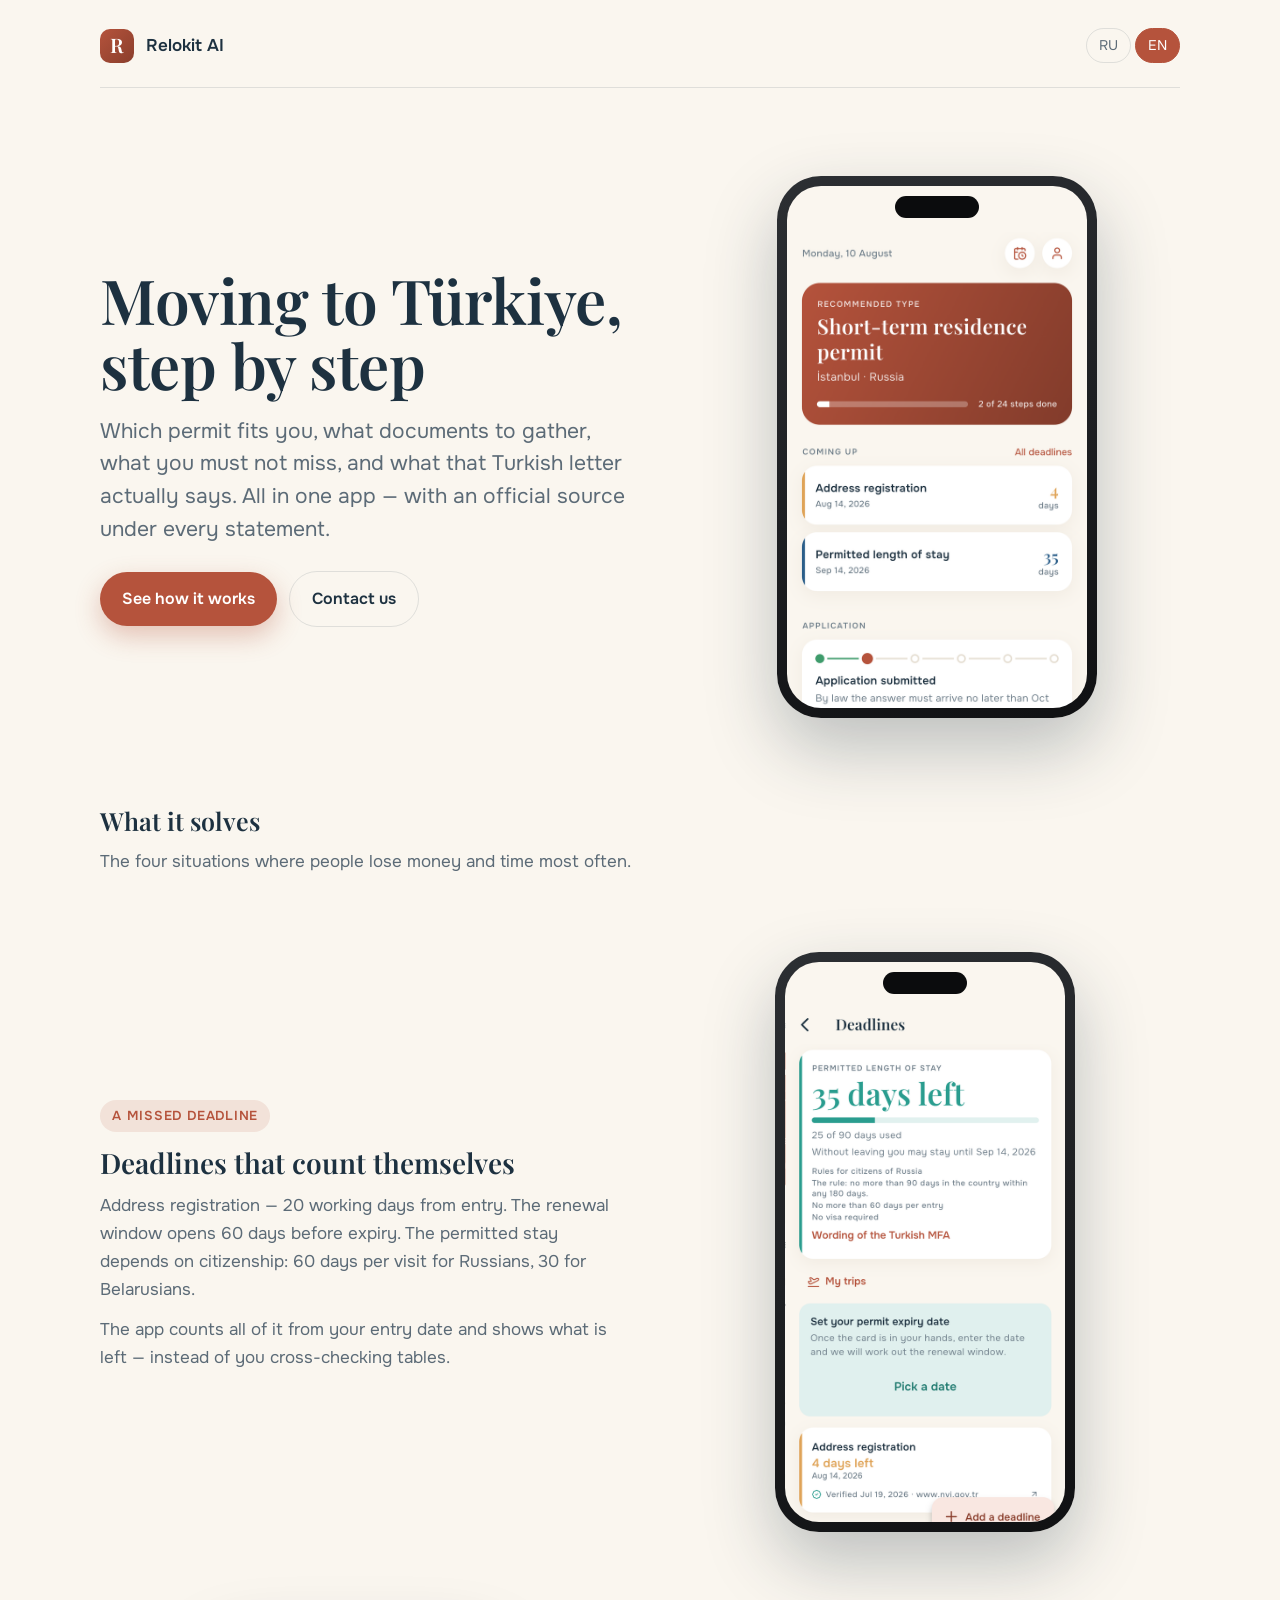
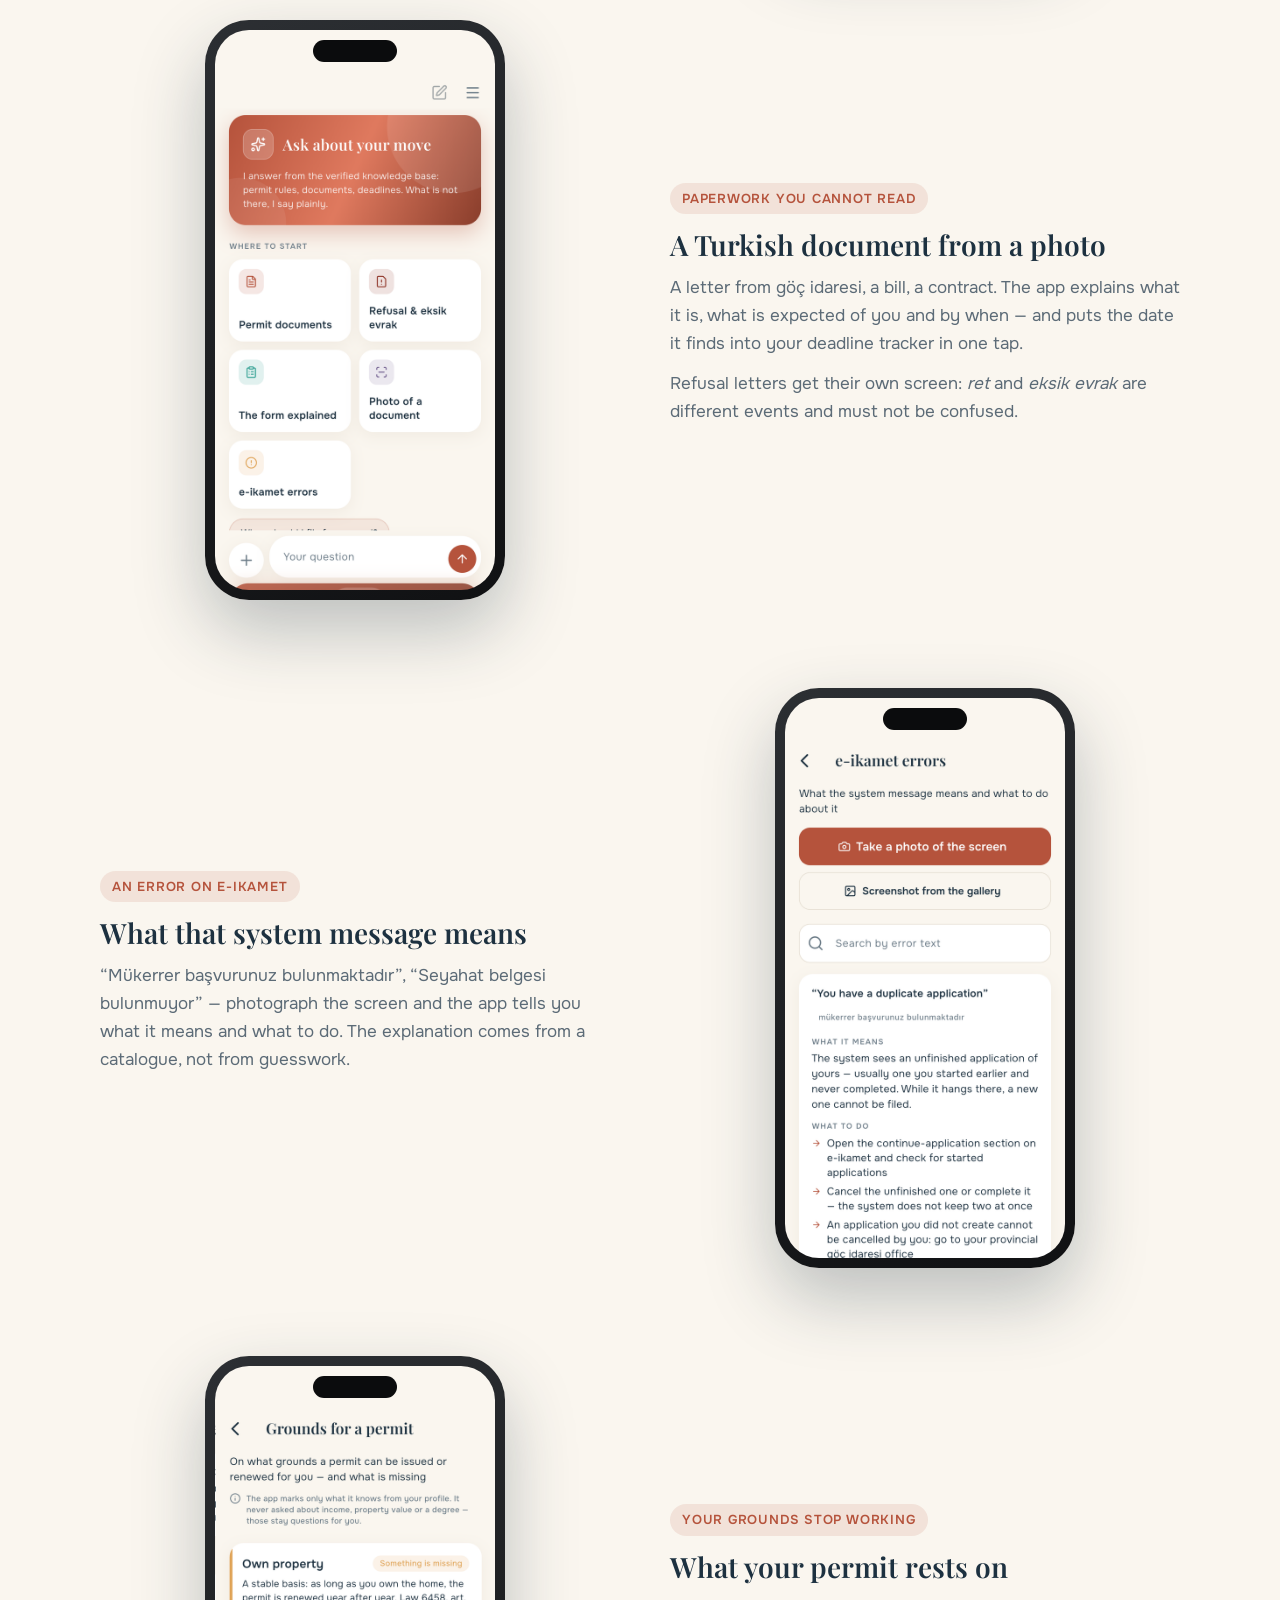
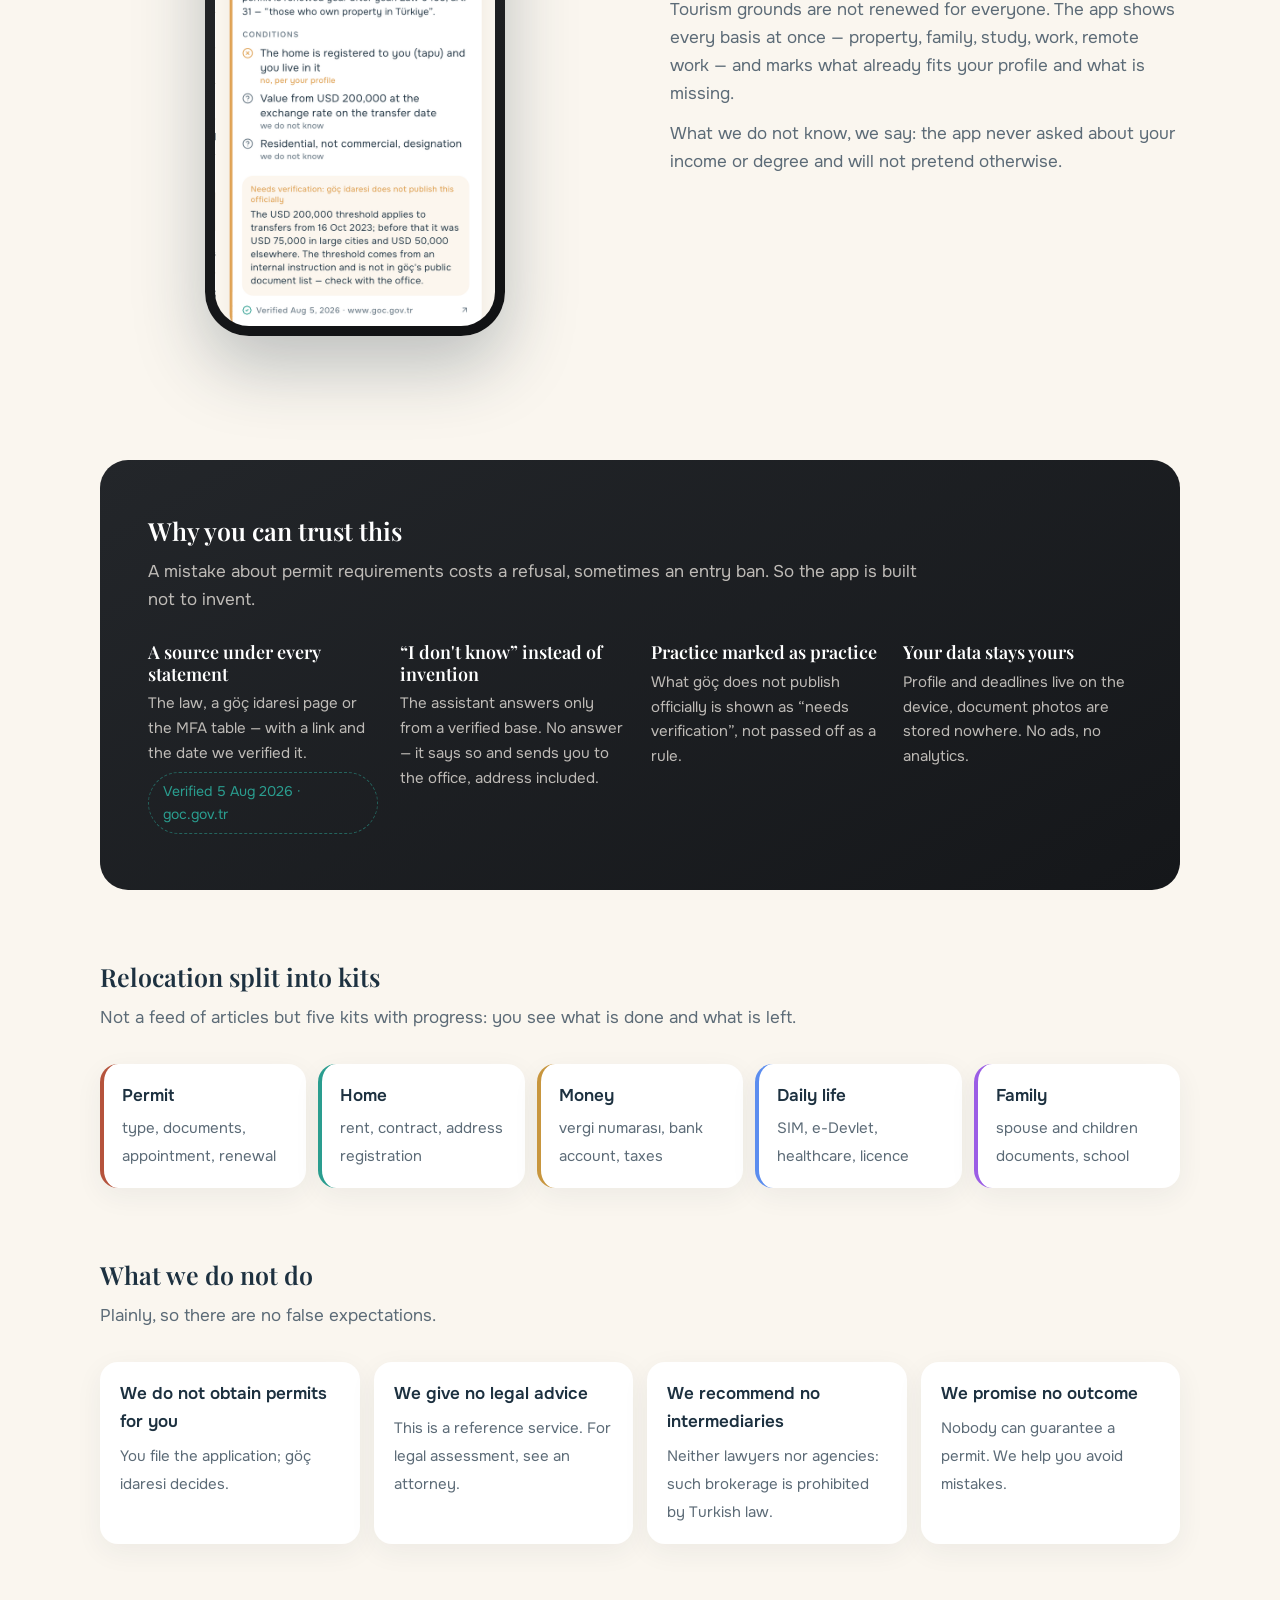
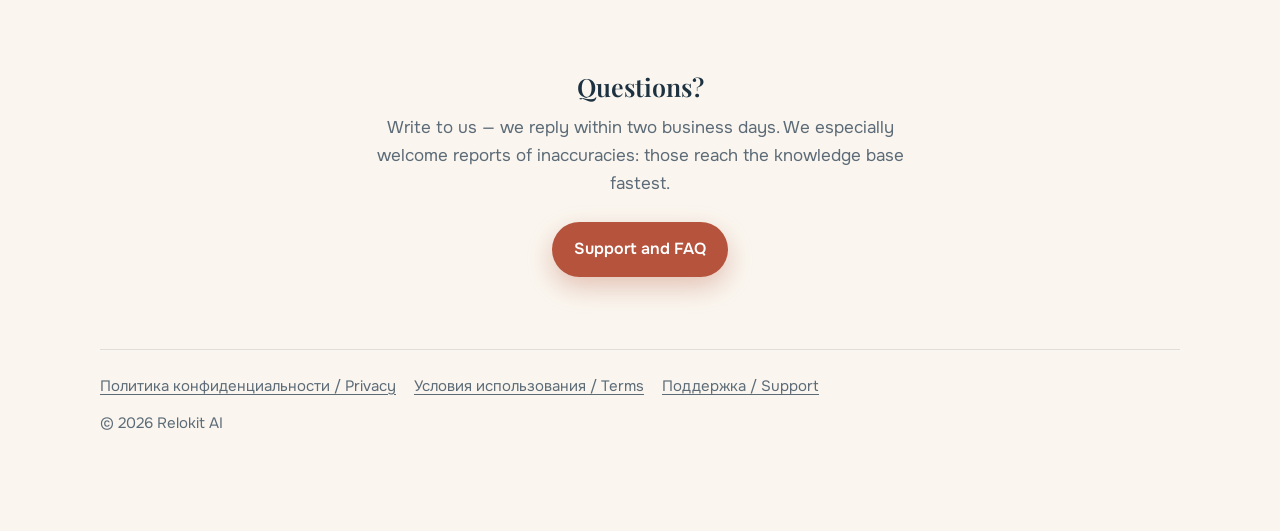
==== commit c95afb84: "Английские скриншоты для английской версии сайта" ====
--- a/index.html
+++ b/index.html
@@ -202,7 +202,7 @@
       </div>
     </div>
     <div class="phone phone-lg">
-      <img src="screens/01-today.png" width="640" height="1391"
+      <img src="screens/en/01-today.png" width="640" height="1391"
            alt="Home screen: permit type, upcoming deadlines and application stage">
     </div>
   </div>
@@ -224,7 +224,7 @@
         left — instead of you cross-checking tables.</p>
       </div>
       <div class="phone">
-        <img src="screens/02-deadlines.png" width="640" height="1391" loading="lazy"
+        <img src="screens/en/02-deadlines.png" width="640" height="1391" loading="lazy"
              alt="Deadlines screen: permitted stay counter and the list of deadlines">
       </div>
     </div>
@@ -240,7 +240,7 @@
         <em>eksik evrak</em> are different events and must not be confused.</p>
       </div>
       <div class="phone">
-        <img src="screens/04-assistant.png" width="640" height="1391" loading="lazy"
+        <img src="screens/en/04-assistant.png" width="640" height="1391" loading="lazy"
              alt="Assistant screen with tiles: documents, refusal, form guide, scanner">
       </div>
     </div>
@@ -254,7 +254,7 @@
         do. The explanation comes from a catalogue, not from guesswork.</p>
       </div>
       <div class="phone">
-        <img src="screens/05-errors.png" width="640" height="1391" loading="lazy"
+        <img src="screens/en/05-errors.png" width="640" height="1391" loading="lazy"
              alt="e-ikamet error decoder: what the message means and what to do">
       </div>
     </div>
@@ -270,7 +270,7 @@
         or degree and will not pretend otherwise.</p>
       </div>
       <div class="phone">
-        <img src="screens/06-bases.png" width="640" height="1391" loading="lazy"
+        <img src="screens/en/06-bases.png" width="640" height="1391" loading="lazy"
              alt="Grounds screen: conditions of each basis with marks">
       </div>
     </div>
